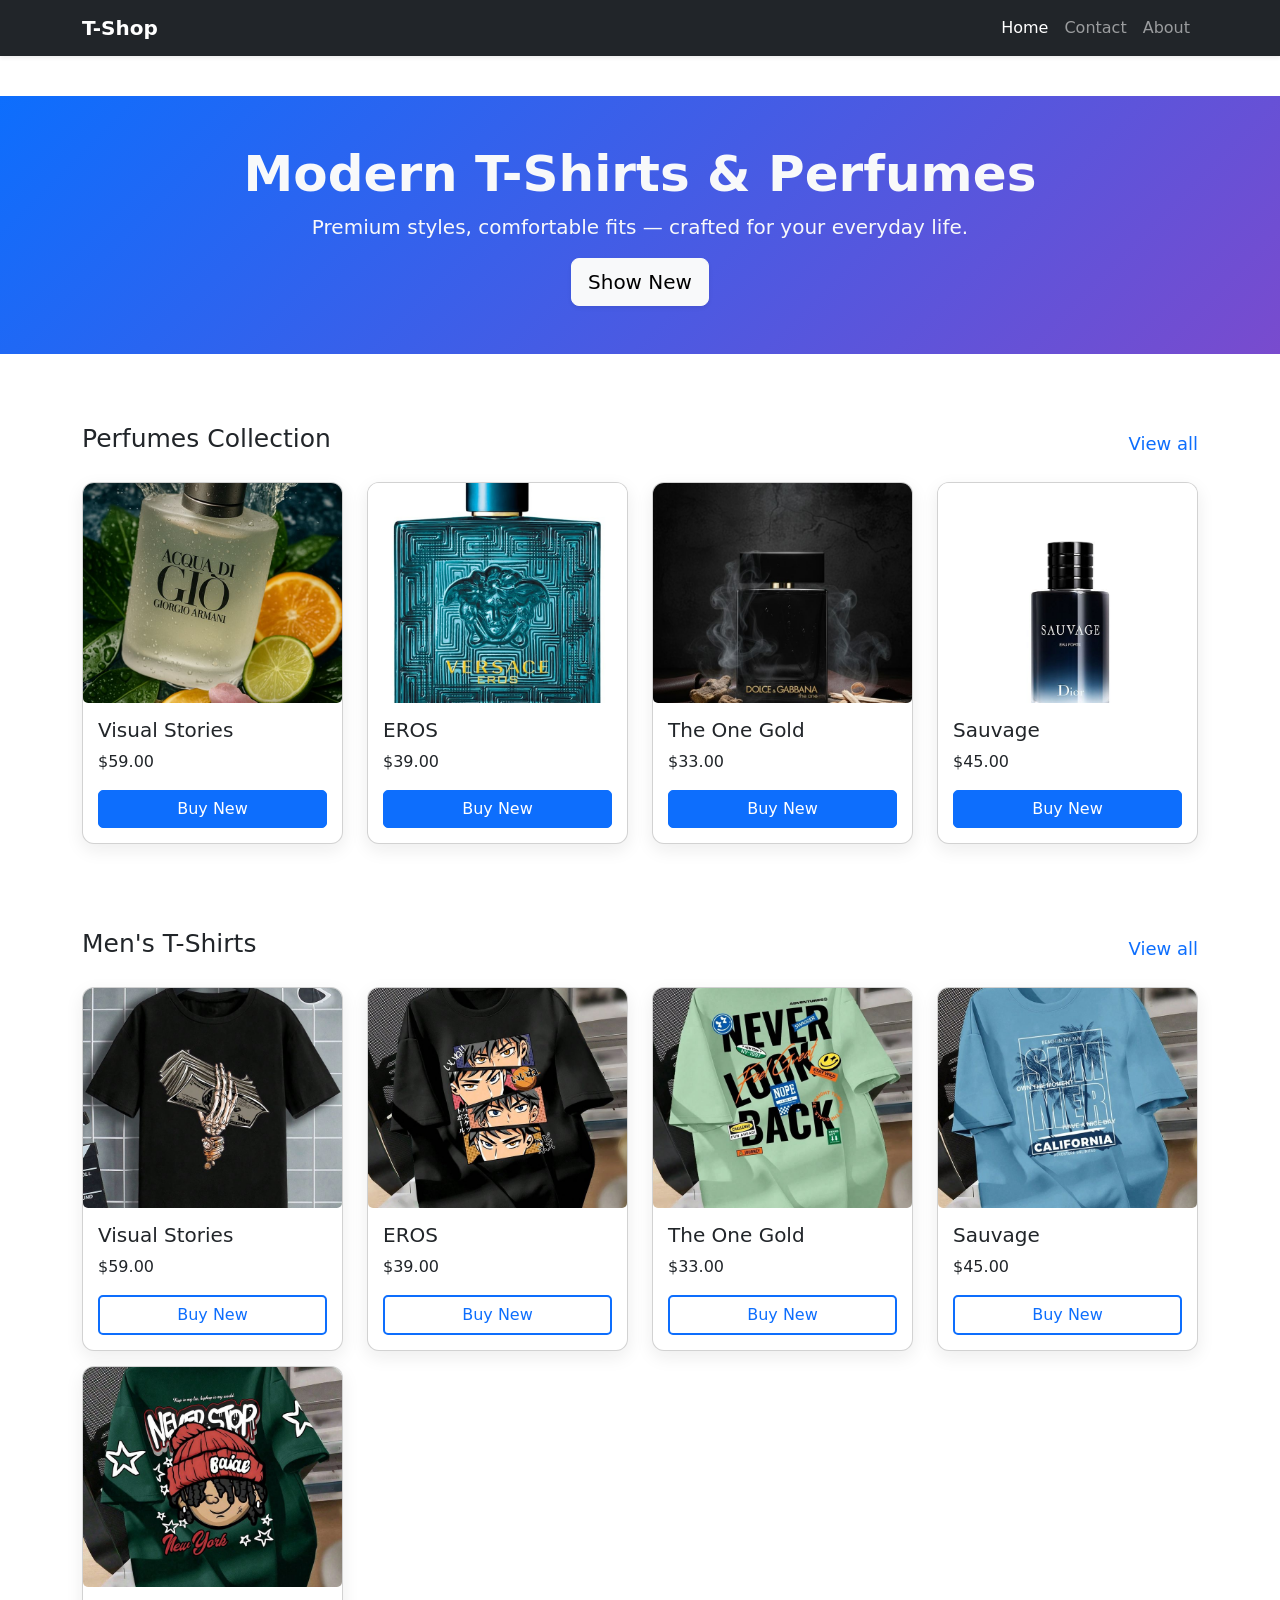
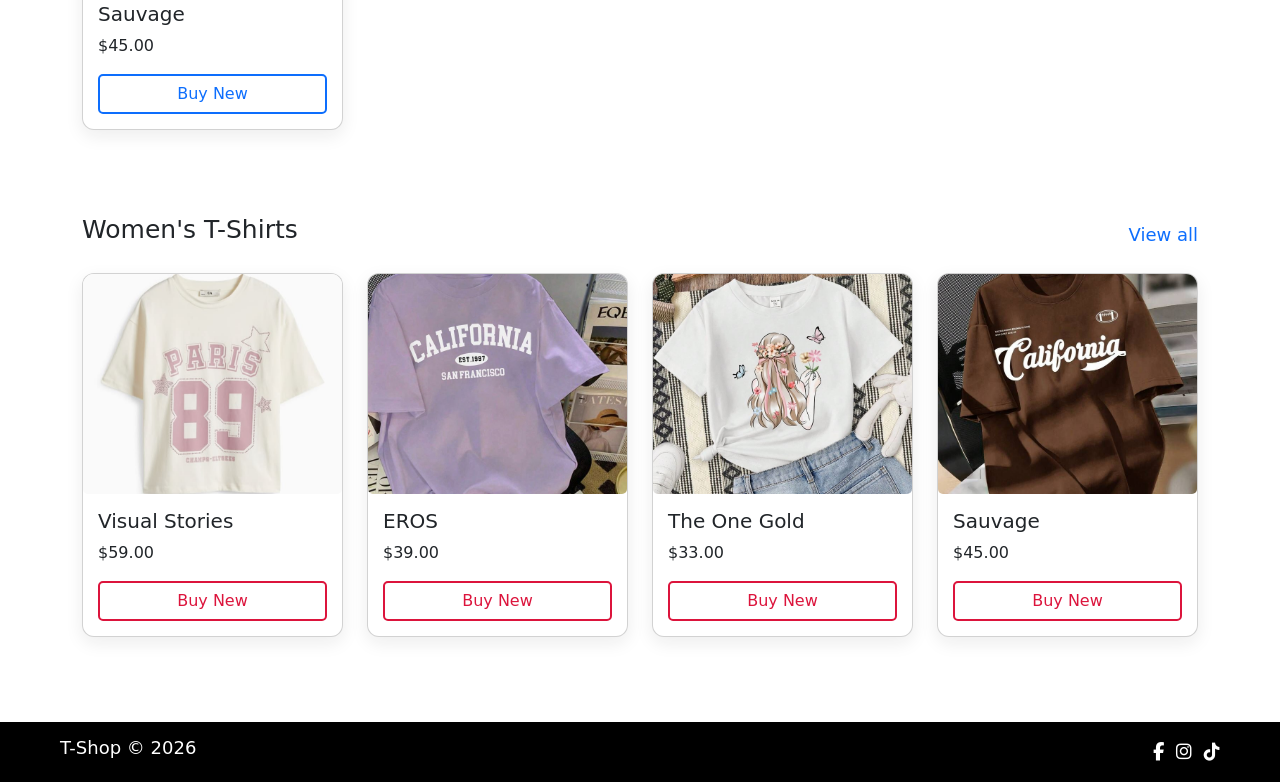
==== index.html @ 84ff5306 "Add files via upload upload all fail" ====
<!DOCTYPE html>
<html lang="en">
<head>
    <meta charset="UTF-8">
    <meta name="viewport" content="width=device-width, initial-scale=1.0">
    <link rel="stylesheet" href="https://cdnjs.cloudflare.com/ajax/libs/font-awesome/6.5.0/css/all.min.css">
    <link href="https://cdn.jsdelivr.net/npm/bootstrap@5.0.2/dist/css/bootstrap.min.css" rel="stylesheet" integrity="sha384-EVSTQN3/azprG1Anm3QDgpJLIm9Nao0Yz1ztcQTwFspd3yD65VohhpuuCOmLASjC" crossorigin="anonymous">
    <link rel="stylesheet" href="./style.css">
    <title>T-Shop-Home</title>
</head>
<body>
    <nav class="navbar navbar-expand-lg navbar-dark bg-dark fixed-top shadow-sm">
        <div class="container">
            <a class="navbar-brand fw-bold" href="index.html">T-Shop</a>
            <button class="navbar-toggler" type="button" data-bs-toggle="collapse" data-bs-target="#navbarSupportedContent" aria-controls="navbarSupportedContent" aria-expanded="false" aria-label="Toggle navigation">
            <span class="navbar-toggler-icon"></span>
            </button>
            <div class="collapse navbar-collapse" id="navbarSupportedContent">
            <ul class="navbar-nav ms-auto">
                <li class="nav-item">
                <a class="nav-link active" aria-current="page" href="index.html">Home</a>
                </li>
                <li class="nav-item">
                <a class="nav-link" aria-current="page" href="contant.html">Contact</a>
                </li>
                <li class="nav-item">
                <a class="nav-link" href="about.html">About</a>
                </li>
            </ul>
            </div>
        </div>
    </nav>
    <main class="mt-5 pt-5">
        <header class="hero bg-primary">
            <div class="container text-center" style="padding: 48px 0;">
                <h1 class="fw-bold text-light" style="font-size: 50px; font-weight: 800; ">Modern T-Shirts & Perfumes</h1>
                <p class="text-light" style="font-size: 20px; ">Premium styles, comfortable fits — crafted for your everyday life.</p>
                <a href="#" class="btn btn-light btn-lg shadow-sm" style="border-radius: 8px;">Show New</a>
            </div>
        </header>
        <section class="container" style="margin: 70px auto;">
            <div class="head-products">
                <h2>Perfumes Collection</h2>
                <a href="#">View all</a>
            </div>
            <div class="row">
                <div class="col-12 col-sm-6 col-md-3">
                    <div class="card product-card">
                        <img src="./image/Perfu1.jpeg" alt="image-perfume" class="card-img">
                    <div class="contant">
                        <h5>Visual Stories</h5>
                        <p>$59.00</p>
                        <button class="btn btn-primary mt-auto">Buy New</button>
                    </div>
                    </div>
                </div>
                <div class="col-12 col-sm-6 col-md-3">
                    <div class="card product-card">
                        <img src="./image/Perf2.jpeg" alt="image-perfume" class="card-img">
                        <div class="contant">
                            <h5>EROS</h5>
                            <p>$39.00</p>
                            <button class="btn btn-primary mt-auto">Buy New</button>
                    </div>
                    </div>
                </div>
                <div class="col-12 col-sm-6 col-md-3">
                    <div class="card product-card">
                        <img src="./image/Perfu3.jpeg" alt="image-perfume" class="card-img">
                        <div class="contant">
                            <h5>The One Gold</h5>
                            <p>$33.00</p>
                            <button class="btn btn-primary mt-auto">Buy New</button>
                        </div>
                    </div>
                </div>
                <div class="col-12 col-sm-6 col-md-3">
                    <div class="card product-card">
                        <img src="./image/Perfu4.jpeg" alt="image-perfume" class="card-img">
                        <div class="contant">
                            <h5>Sauvage</h5>
                            <p>$45.00</p>
                            <button class="btn btn-primary mt-auto">Buy New</button>
                        </div>
                    </div>
                </div>
            </div>
        </section>
        <section class="container" style="margin: 70px auto;">
            <div class="head-products">
                <h2>Men's T-Shirts</h2>
                <a href="#">View all</a>
            </div>
            <div class="row">
                <div class="col-12 col-sm-6 col-md-3">
                    <div class="card product-card">
                        <img src="./image/TShert1.jpeg" alt="image-perfume" class="card-img">
                    <div class="contant">
                        <h5>Visual Stories</h5>
                        <p>$59.00</p>
                        <button class="btn btn-update mt-auto">Buy New</button>
                    </div>
                    </div>
                </div>
                <div class="col-12 col-sm-6 col-md-3">
                    <div class="card product-card">
                        <img src="./image/TShert2.jpeg" alt="image-perfume" class="card-img">
                        <div class="contant">
                            <h5>EROS</h5>
                            <p>$39.00</p>
                            <button class="btn btn-update mt-auto">Buy New</button>
                    </div>
                    </div>
                </div>
                <div class="col-12 col-sm-6 col-md-3">
                    <div class="card product-card">
                        <img src="./image/TShert3.jpeg" alt="image-perfume" class="card-img">
                        <div class="contant">
                            <h5>The One Gold</h5>
                            <p>$33.00</p>
                            <button class="btn btn-update mt-auto">Buy New</button>
                        </div>
                    </div>
                </div>
                <div class="col-12 col-sm-6 col-md-3">
                    <div class="card product-card">
                        <img src="./image/TShert4.jpeg" alt="image-perfume" class="card-img">
                        <div class="contant">
                            <h5>Sauvage</h5>
                            <p>$45.00</p>
                            <button class="btn btn-update mt-auto">Buy New</button>
                        </div>
                    </div>
                </div>
                <div class="col-12 col-sm-6 col-md-3">
                    <div class="card product-card">
                        <img src="./image/TShert5.jpeg" alt="image-perfume" class="card-img">
                        <div class="contant">
                            <h5>Sauvage</h5>
                            <p>$45.00</p>
                            <button class="btn btn-update mt-auto">Buy New</button>
                        </div>
                    </div>
                </div>
            </div>
        </section>
        <section class="container" style="margin: 70px auto;">
            <div class="head-products">
                <h2>Women's T-Shirts</h2>
                <a href="#">View all</a>
            </div>
            <div class="row">
                <div class="col-12 col-sm-6 col-md-3">
                    <div class="card product-card">
                        <img src="./image/TShert6.jpeg" alt="image-perfume" class="card-img">
                    <div class="contant">
                        <h5>Visual Stories</h5>
                        <p>$59.00</p>
                        <button class="btn btn-updateW mt-auto">Buy New</button>
                    </div>
                    </div>
                </div>
                <div class="col-12 col-sm-6 col-md-3">
                    <div class="card product-card">
                        <img src="./image/Tshert7.jpeg" alt="image-perfume" class="card-img">
                        <div class="contant">
                            <h5>EROS</h5>
                            <p>$39.00</p>
                            <button class="btn btn-updateW mt-auto">Buy New</button>
                    </div>
                    </div>
                </div>
                <div class="col-12 col-sm-6 col-md-3">
                    <div class="card product-card">
                        <img src="./image/TShert8.jpeg" alt="image-perfume" class="card-img">
                        <div class="contant">
                            <h5>The One Gold</h5>
                            <p>$33.00</p>
                            <button class="btn btn-updateW mt-auto">Buy New</button>
                        </div>
                    </div>
                </div>
                <div class="col-12 col-sm-6 col-md-3">
                    <div class="card product-card">
                        <img src="./image/Tshert9.jpeg" alt="image-perfume" class="card-img">
                        <div class="contant">
                            <h5>Sauvage</h5>
                            <p>$45.00</p>
                            <button class="btn btn-updateW mt-auto">Buy New</button>
                        </div>
                    </div>
                </div>
            </div>
        </section>
    </main>
    <footer>
        <h3>T-Shop © 2026 </h3>
        <div>
            <a href="#"><i class="fab fa-facebook-f"></i></a>
            <a href="#"><i class="fab fa-instagram"></i></a>
            <a href="#"><i class="fab fa-tiktok"></i></a>
        </div>
    </footer>
    <script src="https://cdn.jsdelivr.net/npm/bootstrap@5.0.2/dist/js/bootstrap.bundle.min.js" integrity="sha384-MrcW6ZMFYlzcLA8Nl+NtUVF0sA7MsXsP1UyJoMp4YLEuNSfAP+JcXn/tWtIaxVXM" crossorigin="anonymous"></script>
</body>
</html>
---- style.css ----
.hero{
    background: linear-gradient(135deg, #0d6efd 0%, #794bce 100%);
}

.head-products{
    display: flex;
    justify-content: space-between;
    align-items: center;
    margin-bottom: 20px;
}

.head-products h2{
    font-size: 25px;
    font-weight: 400;
}

.head-products a{
    font-size: 18px;
    font-weight: 400;
    text-decoration: none;
}
.product-card{
    border-radius: 12px;
    overflow: hidden;
    box-shadow: 0 6px 18px rgba(20, 20, 20, 0.08);
    transition: transform .28s ease, box-shadow .28s ease;
    margin-bottom: 15px;
}
.product-card:hover{
    transform: translateY(-4px);
    box-shadow: 0 8px 15px rgba(0, 0, 0, 0.15);
}

.card-img{
    height: 220px;
    object-fit: cover;
    transition: all 2.5s ease;
}
.card-img:hover{
    transform: scale(1.05);

}


.product-card .contant{
    margin: 15px;
}

.product-card .contant button{
    width: 100%;
    border-radius: 5px;
}

.contant{
    margin: 15px;
}

.contant button{
    width: 100%;
    border-radius: 5px;
    font-weight: 500;
}

.btn-update{
    border: 2px #0d6efd solid;
    color: #0d6efd;   
}
.btn-update:hover{
    background-color: #0d6efd;   
    color: white;
}

.btn-updateW{
    border: 2px crimson solid;
    color:crimson;   
}

.btn-updateW:hover{
    background-color: crimson;   
    color: white;
}

form label{
    font-size: 18px;
    font-weight: 500;
    border: 1px #9c9c9c;
}
form input{
    display: block;
    width: 100%;
    padding: .375rem .75rem;
    font-size: 1rem;
    font-weight: 400;
    line-height: 1.5;
    color: #212529;
    background-color: #ffffff;
    border: 1px solid #bfc1c3;
    border-radius: 5px;
}

/*=================footer=================*/
footer{
    background-color: #000;
    color: white;
    padding: 15px 60px;
    display: flex;
    justify-content: space-between;
    align-items: center;
}

footer h3{
    font-size: 18px;
    font-weight: 500;
}

footer a{
    color: white;
    text-decoration: none;
    font-size: 18px;
    font-weight: 500;
    border-radius: 20px;
}

footer a:hover{
    color: white !important;
}
footer div{
    display: flex;
    gap: 12px;
}

@media (max-width: 768px) {
    footer{
        padding: 15px 20px;
    }
}
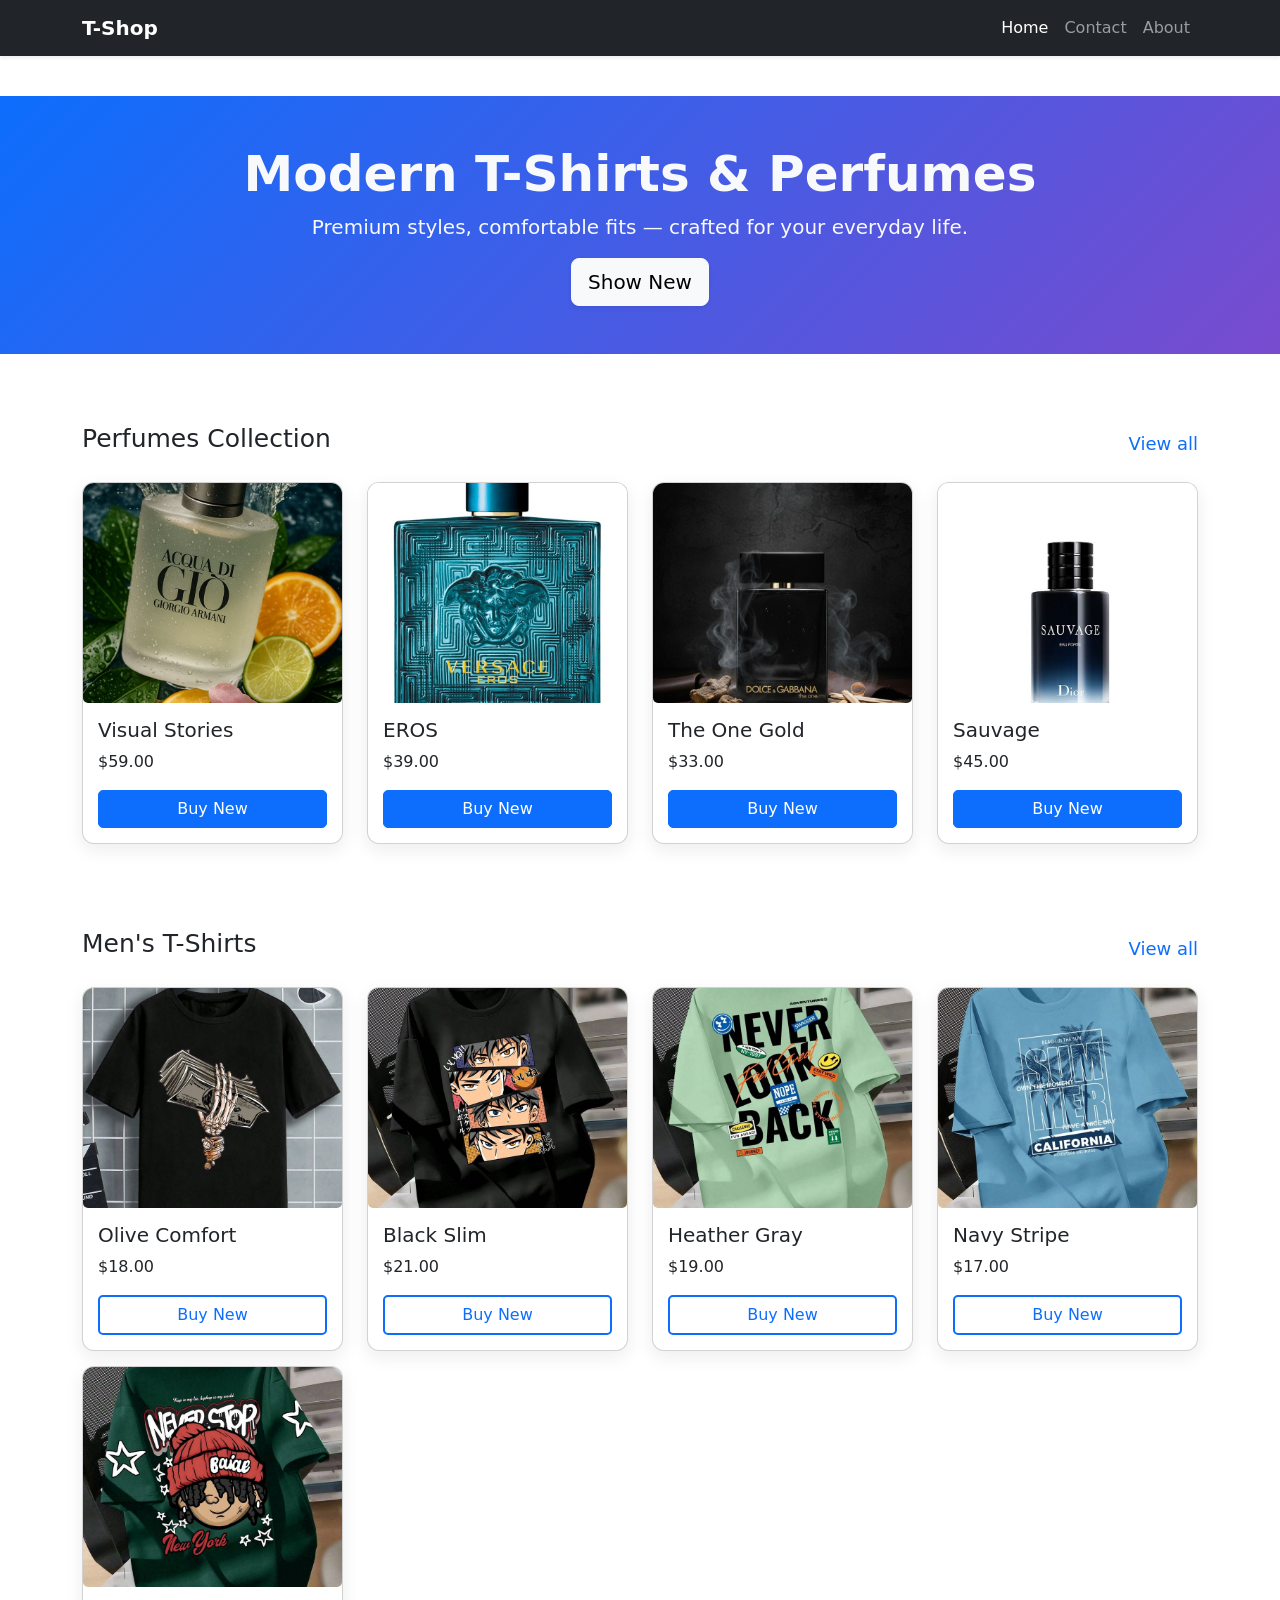
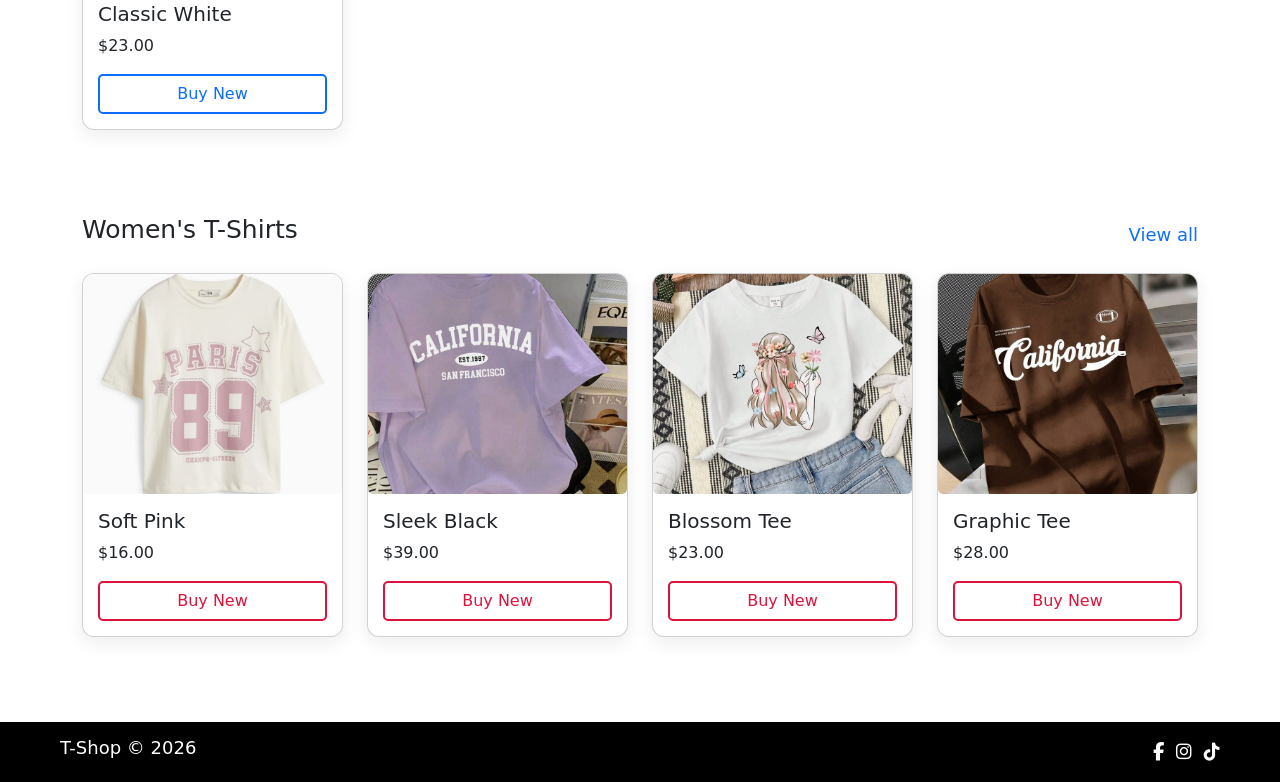
==== commit cf99407e: "Update index.html" ====
--- a/index.html
+++ b/index.html
@@ -5,7 +5,7 @@
     <meta name="viewport" content="width=device-width, initial-scale=1.0">
     <link rel="stylesheet" href="https://cdnjs.cloudflare.com/ajax/libs/font-awesome/6.5.0/css/all.min.css">
     <link href="https://cdn.jsdelivr.net/npm/bootstrap@5.0.2/dist/css/bootstrap.min.css" rel="stylesheet" integrity="sha384-EVSTQN3/azprG1Anm3QDgpJLIm9Nao0Yz1ztcQTwFspd3yD65VohhpuuCOmLASjC" crossorigin="anonymous">
-    <link rel="stylesheet" href="./style.css">
+    <link rel="stylesheet" href="Style/style.css">
     <title>T-Shop-Home</title>
 </head>
 <body>
@@ -96,8 +96,8 @@
                     <div class="card product-card">
                         <img src="./image/TShert1.jpeg" alt="image-perfume" class="card-img">
                     <div class="contant">
-                        <h5>Visual Stories</h5>
-                        <p>$59.00</p>
+                        <h5>Olive Comfort</h5>
+                        <p>$18.00</p>
                         <button class="btn btn-update mt-auto">Buy New</button>
                     </div>
                     </div>
@@ -106,8 +106,8 @@
                     <div class="card product-card">
                         <img src="./image/TShert2.jpeg" alt="image-perfume" class="card-img">
                         <div class="contant">
-                            <h5>EROS</h5>
-                            <p>$39.00</p>
+                            <h5>Black Slim</h5>
+                            <p>$21.00</p>
                             <button class="btn btn-update mt-auto">Buy New</button>
                     </div>
                     </div>
@@ -116,8 +116,8 @@
                     <div class="card product-card">
                         <img src="./image/TShert3.jpeg" alt="image-perfume" class="card-img">
                         <div class="contant">
-                            <h5>The One Gold</h5>
-                            <p>$33.00</p>
+                            <h5>Heather Gray</h5>
+                            <p>$19.00</p>
                             <button class="btn btn-update mt-auto">Buy New</button>
                         </div>
                     </div>
@@ -126,8 +126,8 @@
                     <div class="card product-card">
                         <img src="./image/TShert4.jpeg" alt="image-perfume" class="card-img">
                         <div class="contant">
-                            <h5>Sauvage</h5>
-                            <p>$45.00</p>
+                            <h5>Navy Stripe</h5>
+                            <p>$17.00</p>
                             <button class="btn btn-update mt-auto">Buy New</button>
                         </div>
                     </div>
@@ -136,8 +136,8 @@
                     <div class="card product-card">
                         <img src="./image/TShert5.jpeg" alt="image-perfume" class="card-img">
                         <div class="contant">
-                            <h5>Sauvage</h5>
-                            <p>$45.00</p>
+                            <h5>Classic White</h5>
+                            <p>$23.00</p>
                             <button class="btn btn-update mt-auto">Buy New</button>
                         </div>
                     </div>
@@ -154,8 +154,8 @@
                     <div class="card product-card">
                         <img src="./image/TShert6.jpeg" alt="image-perfume" class="card-img">
                     <div class="contant">
-                        <h5>Visual Stories</h5>
-                        <p>$59.00</p>
+                        <h5>Soft Pink</h5>
+                        <p>$16.00</p>
                         <button class="btn btn-updateW mt-auto">Buy New</button>
                     </div>
                     </div>
@@ -164,7 +164,7 @@
                     <div class="card product-card">
                         <img src="./image/Tshert7.jpeg" alt="image-perfume" class="card-img">
                         <div class="contant">
-                            <h5>EROS</h5>
+                            <h5>Sleek Black</h5>
                             <p>$39.00</p>
                             <button class="btn btn-updateW mt-auto">Buy New</button>
                     </div>
@@ -174,8 +174,8 @@
                     <div class="card product-card">
                         <img src="./image/TShert8.jpeg" alt="image-perfume" class="card-img">
                         <div class="contant">
-                            <h5>The One Gold</h5>
-                            <p>$33.00</p>
+                            <h5>Blossom Tee</h5>
+                            <p>$23.00</p>
                             <button class="btn btn-updateW mt-auto">Buy New</button>
                         </div>
                     </div>
@@ -184,8 +184,8 @@
                     <div class="card product-card">
                         <img src="./image/Tshert9.jpeg" alt="image-perfume" class="card-img">
                         <div class="contant">
-                            <h5>Sauvage</h5>
-                            <p>$45.00</p>
+                            <h5>Graphic Tee</h5>
+                            <p>$28.00</p>
                             <button class="btn btn-updateW mt-auto">Buy New</button>
                         </div>
                     </div>
@@ -203,4 +203,4 @@
     </footer>
     <script src="https://cdn.jsdelivr.net/npm/bootstrap@5.0.2/dist/js/bootstrap.bundle.min.js" integrity="sha384-MrcW6ZMFYlzcLA8Nl+NtUVF0sA7MsXsP1UyJoMp4YLEuNSfAP+JcXn/tWtIaxVXM" crossorigin="anonymous"></script>
 </body>
-</html>+</html>
--- a/Style/style.css
+++ b/Style/style.css
@@ -0,0 +1,136 @@
+.hero{
+    background: linear-gradient(135deg, #0d6efd 0%, #794bce 100%);
+}
+
+.head-products{
+    display: flex;
+    justify-content: space-between;
+    align-items: center;
+    margin-bottom: 20px;
+}
+
+.head-products h2{
+    font-size: 25px;
+    font-weight: 400;
+}
+
+.head-products a{
+    font-size: 18px;
+    font-weight: 400;
+    text-decoration: none;
+}
+.product-card{
+    border-radius: 12px;
+    overflow: hidden;
+    box-shadow: 0 6px 18px rgba(20, 20, 20, 0.08);
+    transition: transform .28s ease, box-shadow .28s ease;
+    margin-bottom: 15px;
+}
+.product-card:hover{
+    transform: translateY(-4px);
+    box-shadow: 0 8px 15px rgba(0, 0, 0, 0.15);
+}
+
+.card-img{
+    height: 220px;
+    object-fit: cover;
+    transition: all 2.5s ease;
+}
+.card-img:hover{
+    transform: scale(1.05);
+
+}
+
+
+.product-card .contant{
+    margin: 15px;
+}
+
+.product-card .contant button{
+    width: 100%;
+    border-radius: 5px;
+}
+
+.contant{
+    margin: 15px;
+}
+
+.contant button{
+    width: 100%;
+    border-radius: 5px;
+    font-weight: 500;
+}
+
+.btn-update{
+    border: 2px #0d6efd solid;
+    color: #0d6efd;   
+}
+.btn-update:hover{
+    background-color: #0d6efd;   
+    color: white;
+}
+
+.btn-updateW{
+    border: 2px crimson solid;
+    color:crimson;   
+}
+
+.btn-updateW:hover{
+    background-color: crimson;   
+    color: white;
+}
+
+form label{
+    font-size: 18px;
+    font-weight: 500;
+    border: 1px #9c9c9c;
+}
+form input{
+    display: block;
+    width: 100%;
+    padding: .375rem .75rem;
+    font-size: 1rem;
+    font-weight: 400;
+    line-height: 1.5;
+    color: #212529;
+    background-color: #ffffff;
+    border: 1px solid #bfc1c3;
+    border-radius: 5px;
+}
+
+/*=================footer=================*/
+footer{
+    background-color: #000;
+    color: white;
+    padding: 15px 60px;
+    display: flex;
+    justify-content: space-between;
+    align-items: center;
+}
+
+footer h3{
+    font-size: 18px;
+    font-weight: 500;
+}
+
+footer a{
+    color: white;
+    text-decoration: none;
+    font-size: 18px;
+    font-weight: 500;
+    border-radius: 20px;
+}
+
+footer a:hover{
+    color: white !important;
+}
+footer div{
+    display: flex;
+    gap: 12px;
+}
+
+@media (max-width: 768px) {
+    footer{
+        padding: 15px 20px;
+    }
+}
